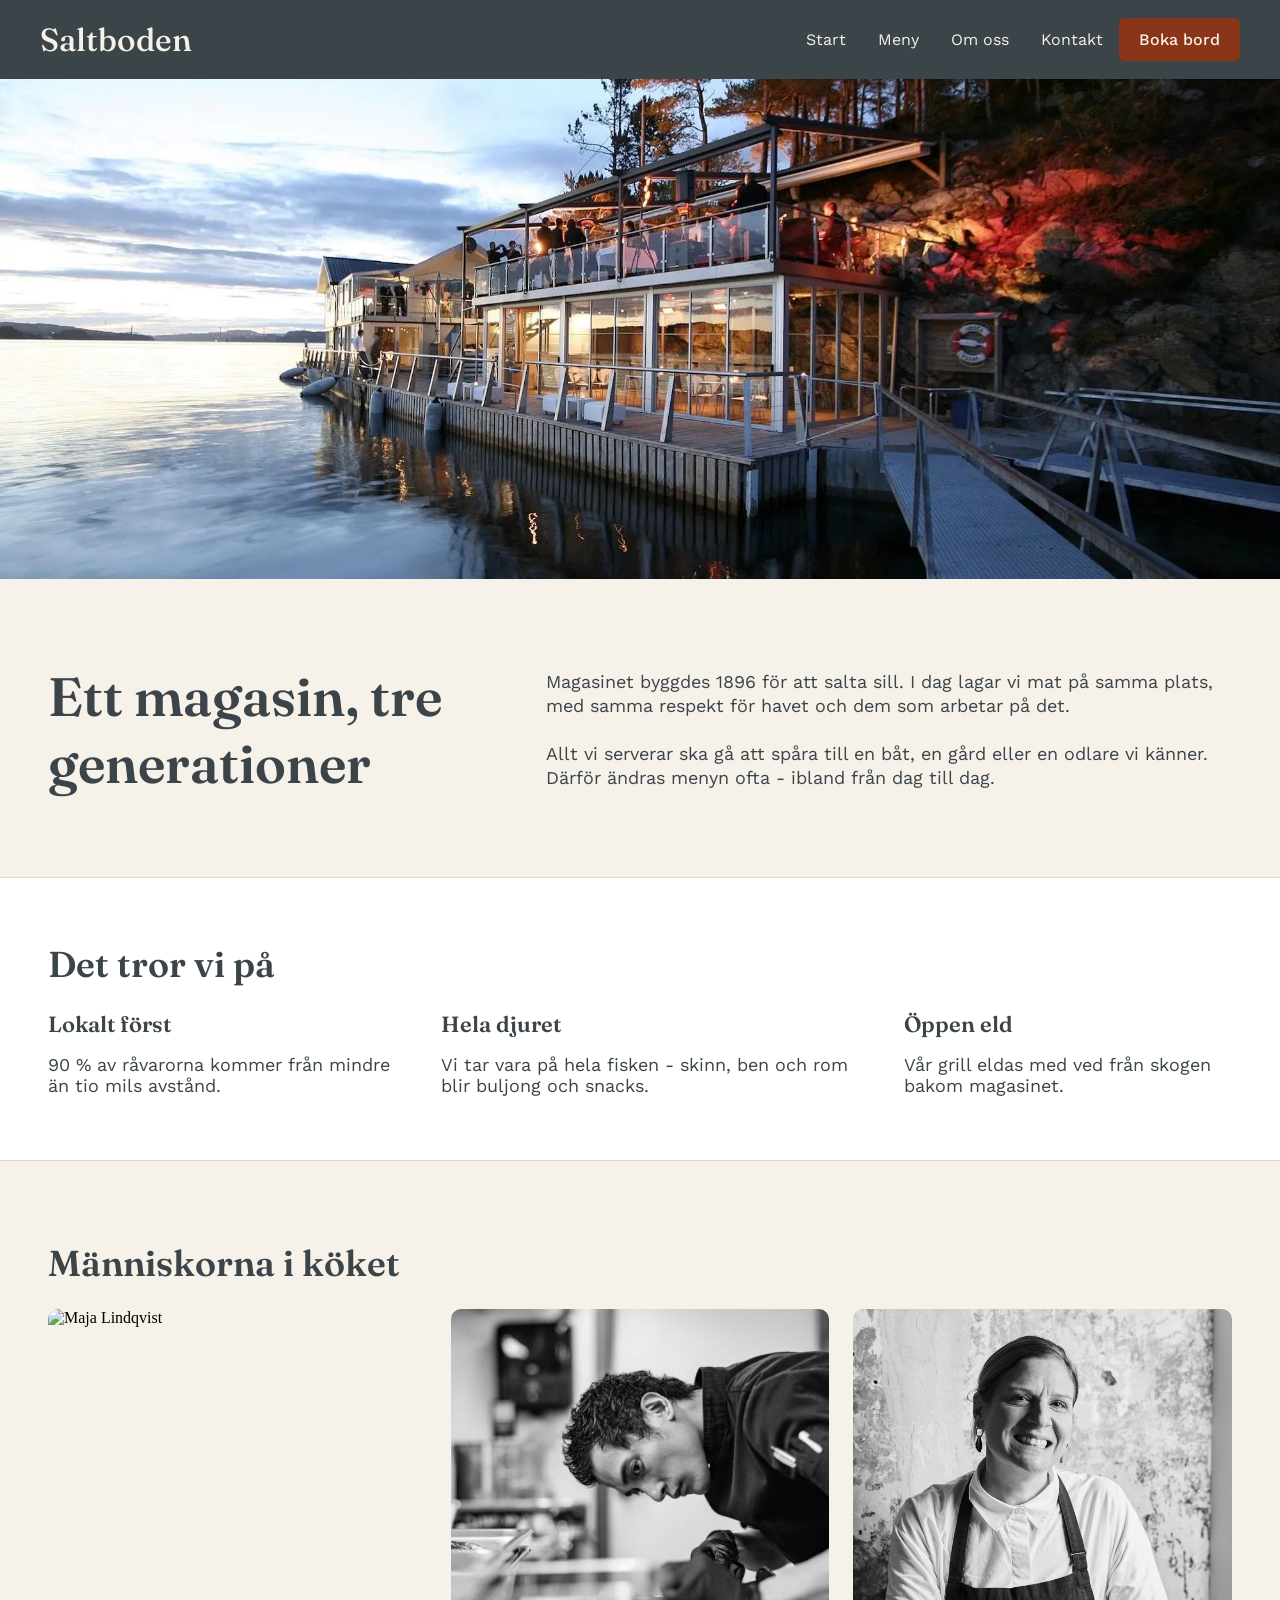
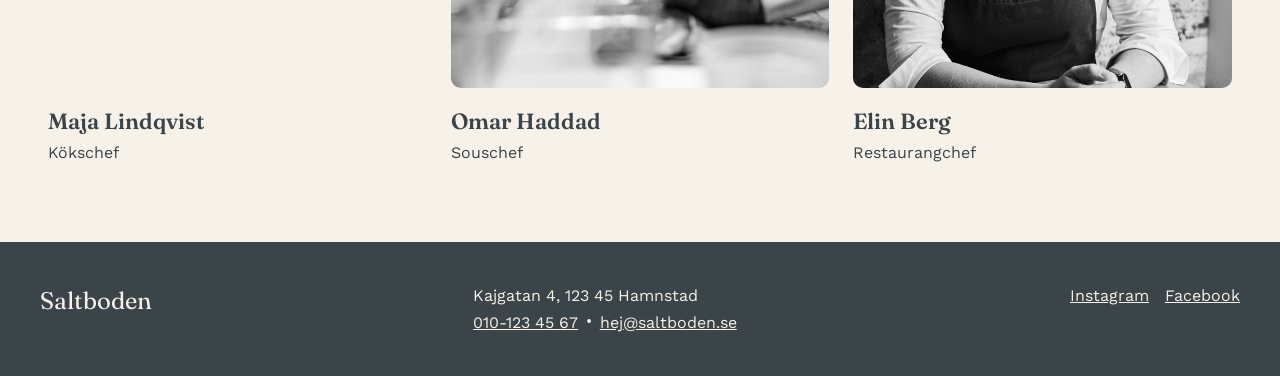
==== about.html @ 98d19f40 "add semantic html" ====
<!DOCTYPE html>
<html lang="sv">
<head>
    <meta charset="UTF-8">
    <meta name="viewport" content="width=device-width, initial-scale=1.0">
    <title>Saltboden ︱ Om oss</title>
    <link rel="preconnect" href="https://fonts.googleapis.com">
    <link rel="preconnect" href="https://fonts.gstatic.com" crossorigin>
    <link
        href="https://fonts.googleapis.com/css2?family=Fraunces:ital,opsz,wght@0,9..144,100..900;1,9..144,100..900&family=Work+Sans:ital,wght@0,100..900;1,100..900&display=swap"
        rel="stylesheet">
    <link rel="stylesheet" href="main.css">
    <link rel="stylesheet" href="about.css">
</head>
<body>

    <header class="header">
        <p class="header__logo">Saltboden</p>
        <button class="header__button">
            <img src="/images/menu-icon.svg" alt="">
            Meny
        </button>
        <nav class="nav">
            <ul class="nav__links">
                <li><a href="index.html" class="nav__link">Start</a></li>
                <li><a href="menu.html" class="nav__link">Meny</a></li>
                <li><a href="about.html" class="nav__link" aria-current="page">Om oss</a></li>
                <li><a href="contact.html" class="nav__link">Kontakt</a></li>
                <li><a href="booking.html" class="nav__link nav__link--booking">Boka bord</a></li>
            </ul>
        </nav>
    </header>

<main>

    <section class="about">
        <img src="/images/saltboden.jpg" alt="saltboden restaurant" class="about__image">
        <div class="about__section">
            <h1>Ett magasin, tre generationer</h1>
            <p class="mobile--text">Vi lagar mat på samma plats som när magasinet byggdes i 1896.
            Allt vi serverar ska gå att spåra. Därför ändras menyn ofta - ibland från dag till dag.</p>
            <p class="desktop--text">Magasinet byggdes 1896 för att salta sill. I dag lagar vi mat på samma plats,
            med samma respekt för havet och dem som arbetar på det.
            <br>
            <br>
            Allt vi serverar ska gå att spåra till en båt, en gård eller en odlare vi känner.
            Därför ändras menyn ofta - ibland från dag till dag.</p>
        </div>
    </section>

    <section class="info">
        <h2>Det tror vi på</h2>
        <div class="info__cards">
            <div class="info__card1">
                <h3>Lokalt först</h3>
                <p>90 % av råvarorna kommer från mindre än tio mils avstånd.</p>
            </div>
            <div class="info__card2">
                <h3>Hela djuret</h3>
                <p>Vi tar vara på hela fisken - skinn, ben och rom blir buljong och snacks.</p>
            </div>
            <div class="info__card3">
                <h3>Öppen eld</h3>
                <p>Vår grill eldas med ved från skogen bakom magasinet.</p>
            </div>
        </div>
    </section>

    <section class="staff">
        <h2>Människorna i köket</h2>
        <div class="staff__cards">
            <article class="staff__card1">
                <img src="/images/kökschef.jpg" alt="Maja Lindqvist">
                <h3>Maja Lindqvist</h3>
                <p>Kökschef</p>
            </article>
            <article class="staff__card2">
                <img src="/images/souschef.jpg" alt="Omar Haddad">
                <h3>Omar Haddad</h3>
                <p>Souschef</p>
            </article>
            <article class="staff__card3">
                <img src="/images/restaurang.jpg" alt="Elin Berg">
                <h3>Elin Berg</h3>
                <p>Restaurangchef</p>
            </article>
        </div>
    </section>
    
</main>

    <footer class="footer">
        <p class="footer__logo">Saltboden</p>
        <address>
            <p class="footer__address">Kajgatan 4, 123 45 Hamnstad</p>
            <div class="footer__info">
                <a class="footer__phone" href="tel:0101234567">010-123 45 67</a>
                <span class="footer__dot" aria-hidden="true">•</span>
                <a class="footer__mail" href="mailto:hej@saltboden.se">hej@saltboden.se</a>
            </div>
        </address>
        <div>
            <a href="#" class="footer__social">Instagram</a>
            <a href="#" class="footer__social">Facebook</a>
        </div>
    </footer>

</body>
</html>
---- main.css ----
* {
  margin: 0;
  padding: 0;
  box-sizing: border-box;
}

.header {
  display: flex;
  flex-direction: row;
  justify-content: space-between;
  align-items: center;
  padding: 1.25rem;
  background-color: #3B4448;
}
@media (min-width: 1024px) {
  .header {
    padding: 1.25rem 2.5rem;
  }
}
.header__logo {
  font-family: "Fraunces", serif;
  color: #F6F1E9;
  font-size: 2rem;
  font-weight: 500;
}
.header__button {
  display: flex;
  flex-direction: row;
  padding: 1rem 1rem;
  align-items: center;
  background-color: #3B4448;
  color: #F6F1E9;
  font-family: "Work Sans", sans-serif;
  font-size: 1.25rem;
  font-weight: 500;
  gap: 0.5rem;
  border: 2.5px solid #F6F1E9;
  border-radius: 8px;
}
@media (min-width: 1024px) {
  .header__button {
    display: none;
  }
}

.nav {
  display: none;
}
@media (min-width: 1024px) {
  .nav {
    display: block;
  }
}
.nav__links {
  display: flex;
  flex-direction: row;
  list-style: none;
  gap: 2rem;
}
.nav__link {
  text-decoration: none;
  color: #F6F1E9;
  font-family: "Work Sans", sans-serif;
}
.nav__link--booking {
  background-color: #8A3418;
  padding: 0.75rem 1.25rem;
  border-radius: 6px;
  font-weight: 500;
  margin-left: -1rem;
}

.footer {
  display: flex;
  flex-direction: column;
  background-color: #3B4448;
  color: #F6F1E9;
  padding: 2.25rem 1.25rem;
}
@media (min-width: 1024px) {
  .footer {
    display: flex;
    flex-direction: row;
    justify-content: space-between;
    padding: 2.75rem 2.5rem;
  }
}
.footer__logo {
  font-family: "Fraunces", serif;
  font-size: 1.5rem;
  margin-bottom: 1rem;
}
.footer__address {
  font-family: "Work Sans", sans-serif;
  margin-bottom: 0.5rem;
}
.footer__phone {
  font-family: "Work Sans", sans-serif;
  color: #F6F1E9;
}
.footer__social, .footer__mail {
  display: none;
}
@media (min-width: 1024px) {
  .footer__social, .footer__mail {
    display: inline-block;
    color: #F6F1E9;
    font-family: "Work Sans", sans-serif;
  }
}
.footer__social {
  margin-left: 0.75rem;
}
.footer__info {
  display: flex;
  flex-direction: row;
  gap: 0.5rem;
}
.footer__dot {
  display: none;
}
@media (min-width: 1024px) {
  .footer__dot {
    display: block;
  }
}
.footer address {
  font-style: normal;
}/*# sourceMappingURL=main.css.map */
---- about.css ----
* {
  margin: 0;
  padding: 0;
  box-sizing: border-box;
}

.about {
  background-color: #F6F1E9;
  border-bottom: 1px solid #E3D9C9;
}
.about__image {
  width: 100%;
}
@media (min-width: 1024px) {
  .about__image {
    height: 500px;
    -o-object-fit: cover;
       object-fit: cover;
  }
}
.about__section {
  display: flex;
  flex-direction: column;
  gap: 1.5rem;
  padding: 2.5rem 1.5rem;
}
@media (min-width: 1024px) {
  .about__section {
    display: flex;
    flex-direction: row;
    align-items: center;
    padding: 5rem 3rem;
  }
}
.about__section h1 {
  font-family: "Fraunces", serif;
  color: #3B4448;
  font-size: 2.625rem;
  font-weight: 600;
}
@media (min-width: 1024px) {
  .about__section h1 {
    flex: 0 0 40%;
    font-size: 3.375rem;
  }
}
.about__section p {
  font-family: "Work Sans", sans-serif;
  color: #3B4448;
  font-size: 1.125rem;
}
@media (min-width: 1024px) {
  .about__section p {
    line-height: 1.5rem;
  }
}
.about .desktop--text {
  display: none;
}
@media (min-width: 1024px) {
  .about .desktop--text {
    display: flex;
  }
}
@media (min-width: 1024px) {
  .about .mobile--text {
    display: none;
  }
}

.info {
  display: flex;
  flex-direction: column;
  background-color: #FFFFFF;
  border-bottom: 1px solid #E3D9C9;
  gap: 1.5rem;
  padding: 2.5rem 1.5rem;
}
@media (min-width: 1024px) {
  .info {
    padding: 4rem 3rem;
  }
}
.info h2 {
  font-family: "Fraunces", serif;
  color: #3B4448;
  font-size: 2.25rem;
  font-weight: 600;
}
.info__cards {
  display: flex;
  flex-direction: column;
  gap: 1.5rem;
}
@media (min-width: 1024px) {
  .info__cards {
    display: flex;
    flex-direction: row;
    gap: 2rem;
  }
}
.info__cards h3 {
  font-family: "Fraunces", serif;
  color: #3B4448;
  font-size: 1.375rem;
  font-weight: 600;
}
.info__cards p {
  font-family: "Work Sans", sans-serif;
  color: #3B4448;
  font-size: 1.125rem;
}
.info__card1, .info__card2, .info__card3 {
  display: flex;
  flex-direction: column;
  gap: 0.5rem;
}
@media (min-width: 1024px) {
  .info__card1, .info__card2, .info__card3 {
    gap: 1rem;
  }
}

.staff {
  display: flex;
  flex-direction: column;
  background-color: #F6F1E9;
  gap: 1.5rem;
  padding: 2.5rem 1.5rem;
}
@media (min-width: 1024px) {
  .staff {
    padding: 5rem 3rem;
  }
}
.staff h2 {
  font-family: "Fraunces", serif;
  color: #3B4448;
  font-size: 2.25rem;
  font-weight: 600;
}
.staff img {
  width: 100%;
  height: 250px;
  border-radius: 10px;
  -o-object-fit: cover;
     object-fit: cover;
}
@media (min-width: 1024px) {
  .staff img {
    width: 100%;
    height: auto;
    -o-object-fit: cover;
       object-fit: cover;
    aspect-ratio: 1;
  }
}
.staff__cards {
  display: flex;
  flex-direction: column;
  gap: 1.5rem;
}
@media (min-width: 1024px) {
  .staff__cards {
    display: flex;
    flex-direction: row;
  }
}
.staff__cards > article {
  flex: 1;
  min-width: 0;
}
.staff__cards h3 {
  font-family: "Fraunces", serif;
  color: #3B4448;
  font-size: 1.375rem;
  font-weight: 600;
}
@media (min-width: 1024px) {
  .staff__cards h3 {
    margin-top: 0.7rem;
  }
}
.staff__cards p {
  font-family: "Work Sans", sans-serif;
  color: #3B4448;
  font-size: 1rem;
}
.staff__card1, .staff__card2, .staff__card3 {
  display: flex;
  flex-direction: column;
  gap: 0.5rem;
}/*# sourceMappingURL=about.css.map */
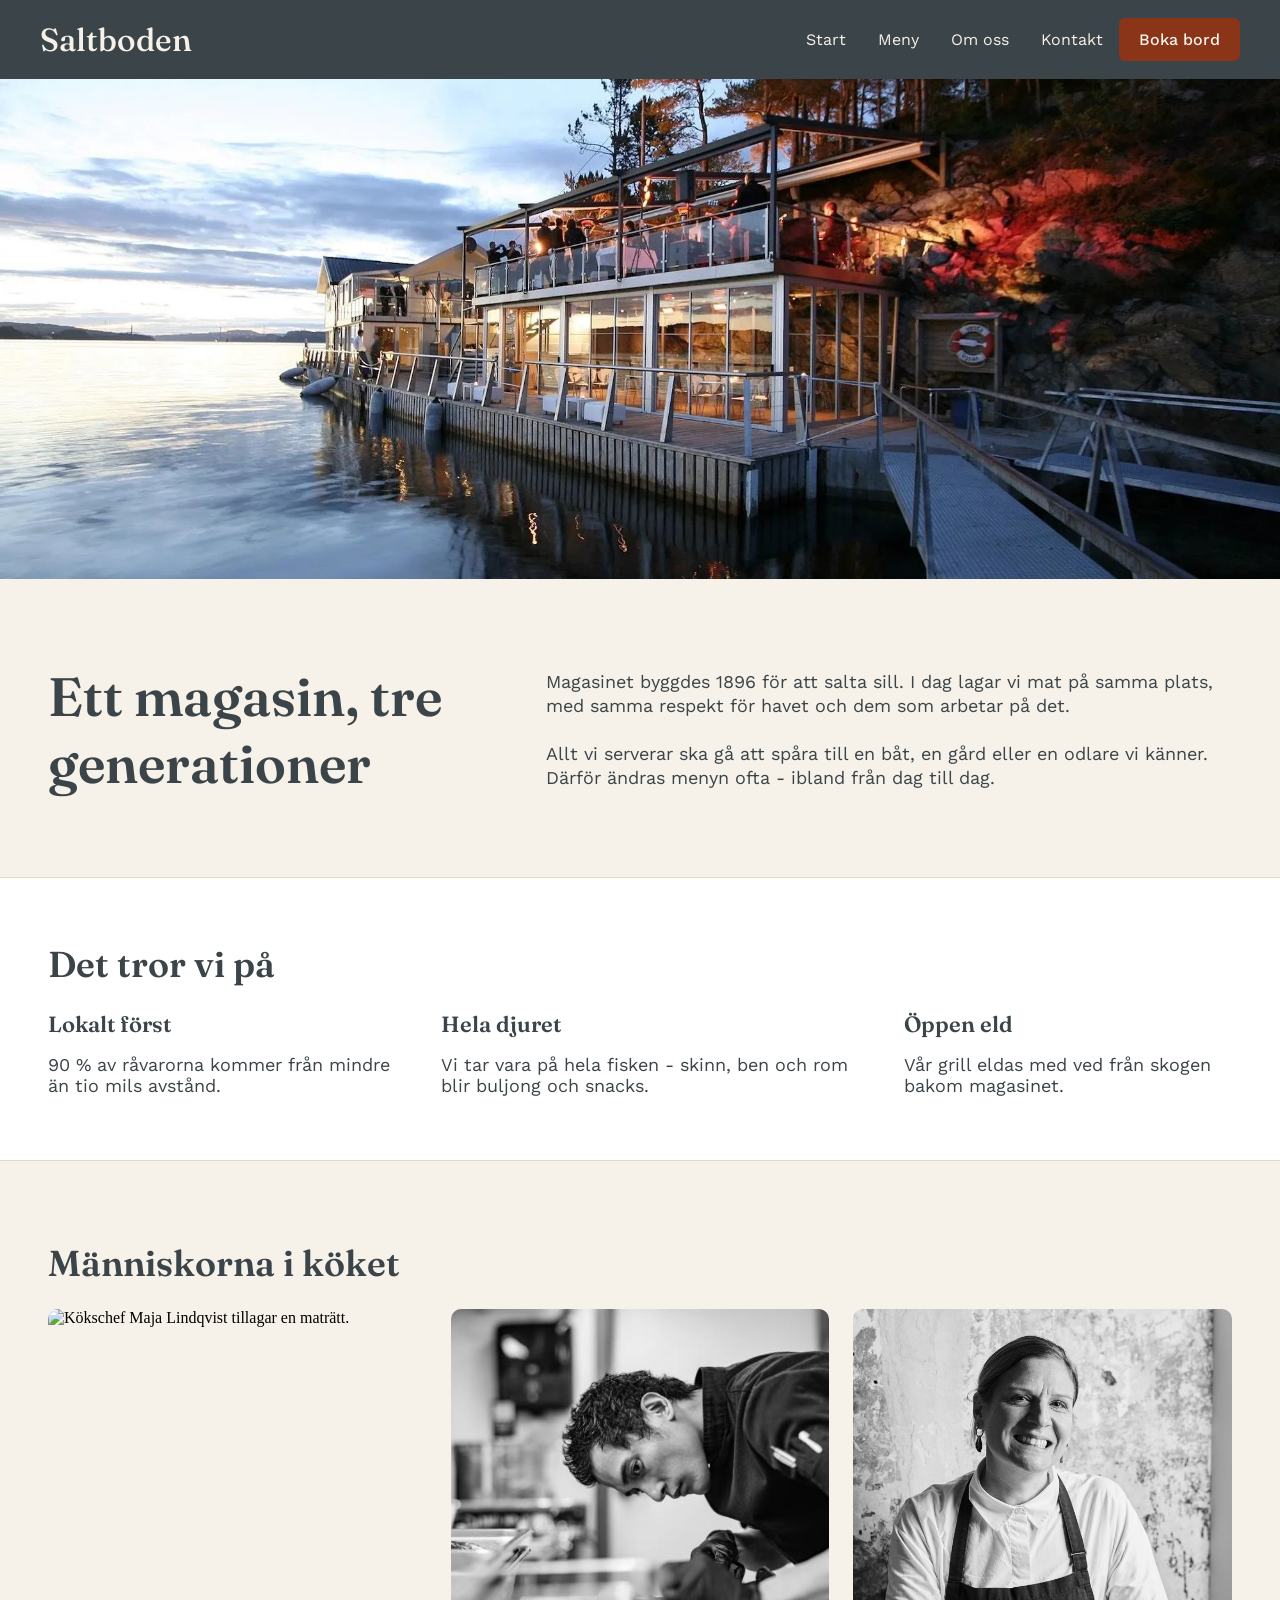
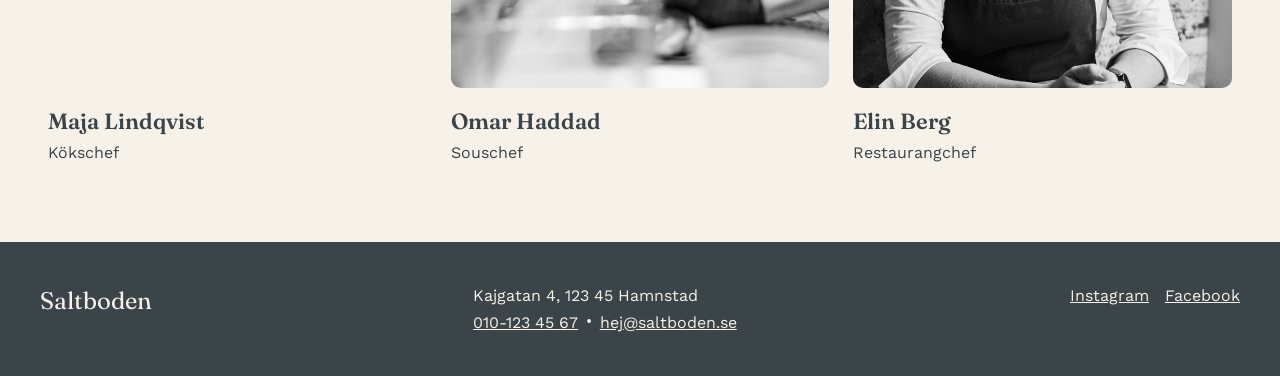
==== commit 083bdfd2: "add descriptive alt text" ====
--- a/about.html
+++ b/about.html
@@ -31,63 +31,63 @@
         </nav>
     </header>
 
-<main>
+    <main>
 
-    <section class="about">
-        <img src="/images/saltboden.jpg" alt="saltboden restaurant" class="about__image">
-        <div class="about__section">
-            <h1>Ett magasin, tre generationer</h1>
-            <p class="mobile--text">Vi lagar mat på samma plats som när magasinet byggdes i 1896.
-            Allt vi serverar ska gå att spåra. Därför ändras menyn ofta - ibland från dag till dag.</p>
-            <p class="desktop--text">Magasinet byggdes 1896 för att salta sill. I dag lagar vi mat på samma plats,
-            med samma respekt för havet och dem som arbetar på det.
-            <br>
-            <br>
-            Allt vi serverar ska gå att spåra till en båt, en gård eller en odlare vi känner.
-            Därför ändras menyn ofta - ibland från dag till dag.</p>
-        </div>
-    </section>
+        <section class="about">
+            <img src="/images/saltboden.jpg" alt="saltboden restaurant" class="about__image">
+            <div class="about__section">
+                <h1>Ett magasin, tre generationer</h1>
+                <p class="mobile--text">Vi lagar mat på samma plats som när magasinet byggdes i 1896.
+                Allt vi serverar ska gå att spåra. Därför ändras menyn ofta - ibland från dag till dag.</p>
+                <p class="desktop--text">Magasinet byggdes 1896 för att salta sill. I dag lagar vi mat på samma plats,
+                med samma respekt för havet och dem som arbetar på det.
+                <br>
+                <br>
+                Allt vi serverar ska gå att spåra till en båt, en gård eller en odlare vi känner.
+                Därför ändras menyn ofta - ibland från dag till dag.</p>
+            </div>
+        </section>
 
-    <section class="info">
-        <h2>Det tror vi på</h2>
-        <div class="info__cards">
-            <div class="info__card1">
-                <h3>Lokalt först</h3>
-                <p>90 % av råvarorna kommer från mindre än tio mils avstånd.</p>
+        <section class="info">
+            <h2>Det tror vi på</h2>
+            <div class="info__cards">
+                <div class="info__card1">
+                    <h3>Lokalt först</h3>
+                    <p>90 % av råvarorna kommer från mindre än tio mils avstånd.</p>
+                </div>
+                <div class="info__card2">
+                    <h3>Hela djuret</h3>
+                    <p>Vi tar vara på hela fisken - skinn, ben och rom blir buljong och snacks.</p>
+                </div>
+                <div class="info__card3">
+                    <h3>Öppen eld</h3>
+                    <p>Vår grill eldas med ved från skogen bakom magasinet.</p>
+                </div>
             </div>
-            <div class="info__card2">
-                <h3>Hela djuret</h3>
-                <p>Vi tar vara på hela fisken - skinn, ben och rom blir buljong och snacks.</p>
+        </section>
+
+        <section class="staff">
+            <h2>Människorna i köket</h2>
+            <div class="staff__cards">
+                <article class="staff__card1">
+                    <img src="/images/kökschef.jpg" alt="Kökschef Maja Lindqvist tillagar en maträtt.">
+                    <h3>Maja Lindqvist</h3>
+                    <p>Kökschef</p>
+                </article>
+                <article class="staff__card2">
+                    <img src="/images/souschef.jpg" alt="<Souschef Omar Haddad förbereder ingredienser i köket.">
+                    <h3>Omar Haddad</h3>
+                    <p>Souschef</p>
+                </article>
+                <article class="staff__card3">
+                    <img src="/images/restaurang.jpg" alt="Restaurangchef Elin Berg ler mot kameran.">
+                    <h3>Elin Berg</h3>
+                    <p>Restaurangchef</p>
+                </article>
             </div>
-            <div class="info__card3">
-                <h3>Öppen eld</h3>
-                <p>Vår grill eldas med ved från skogen bakom magasinet.</p>
-            </div>
-        </div>
-    </section>
-
-    <section class="staff">
-        <h2>Människorna i köket</h2>
-        <div class="staff__cards">
-            <article class="staff__card1">
-                <img src="/images/kökschef.jpg" alt="Maja Lindqvist">
-                <h3>Maja Lindqvist</h3>
-                <p>Kökschef</p>
-            </article>
-            <article class="staff__card2">
-                <img src="/images/souschef.jpg" alt="Omar Haddad">
-                <h3>Omar Haddad</h3>
-                <p>Souschef</p>
-            </article>
-            <article class="staff__card3">
-                <img src="/images/restaurang.jpg" alt="Elin Berg">
-                <h3>Elin Berg</h3>
-                <p>Restaurangchef</p>
-            </article>
-        </div>
-    </section>
-    
-</main>
+        </section>
+        
+    </main>
 
     <footer class="footer">
         <p class="footer__logo">Saltboden</p>
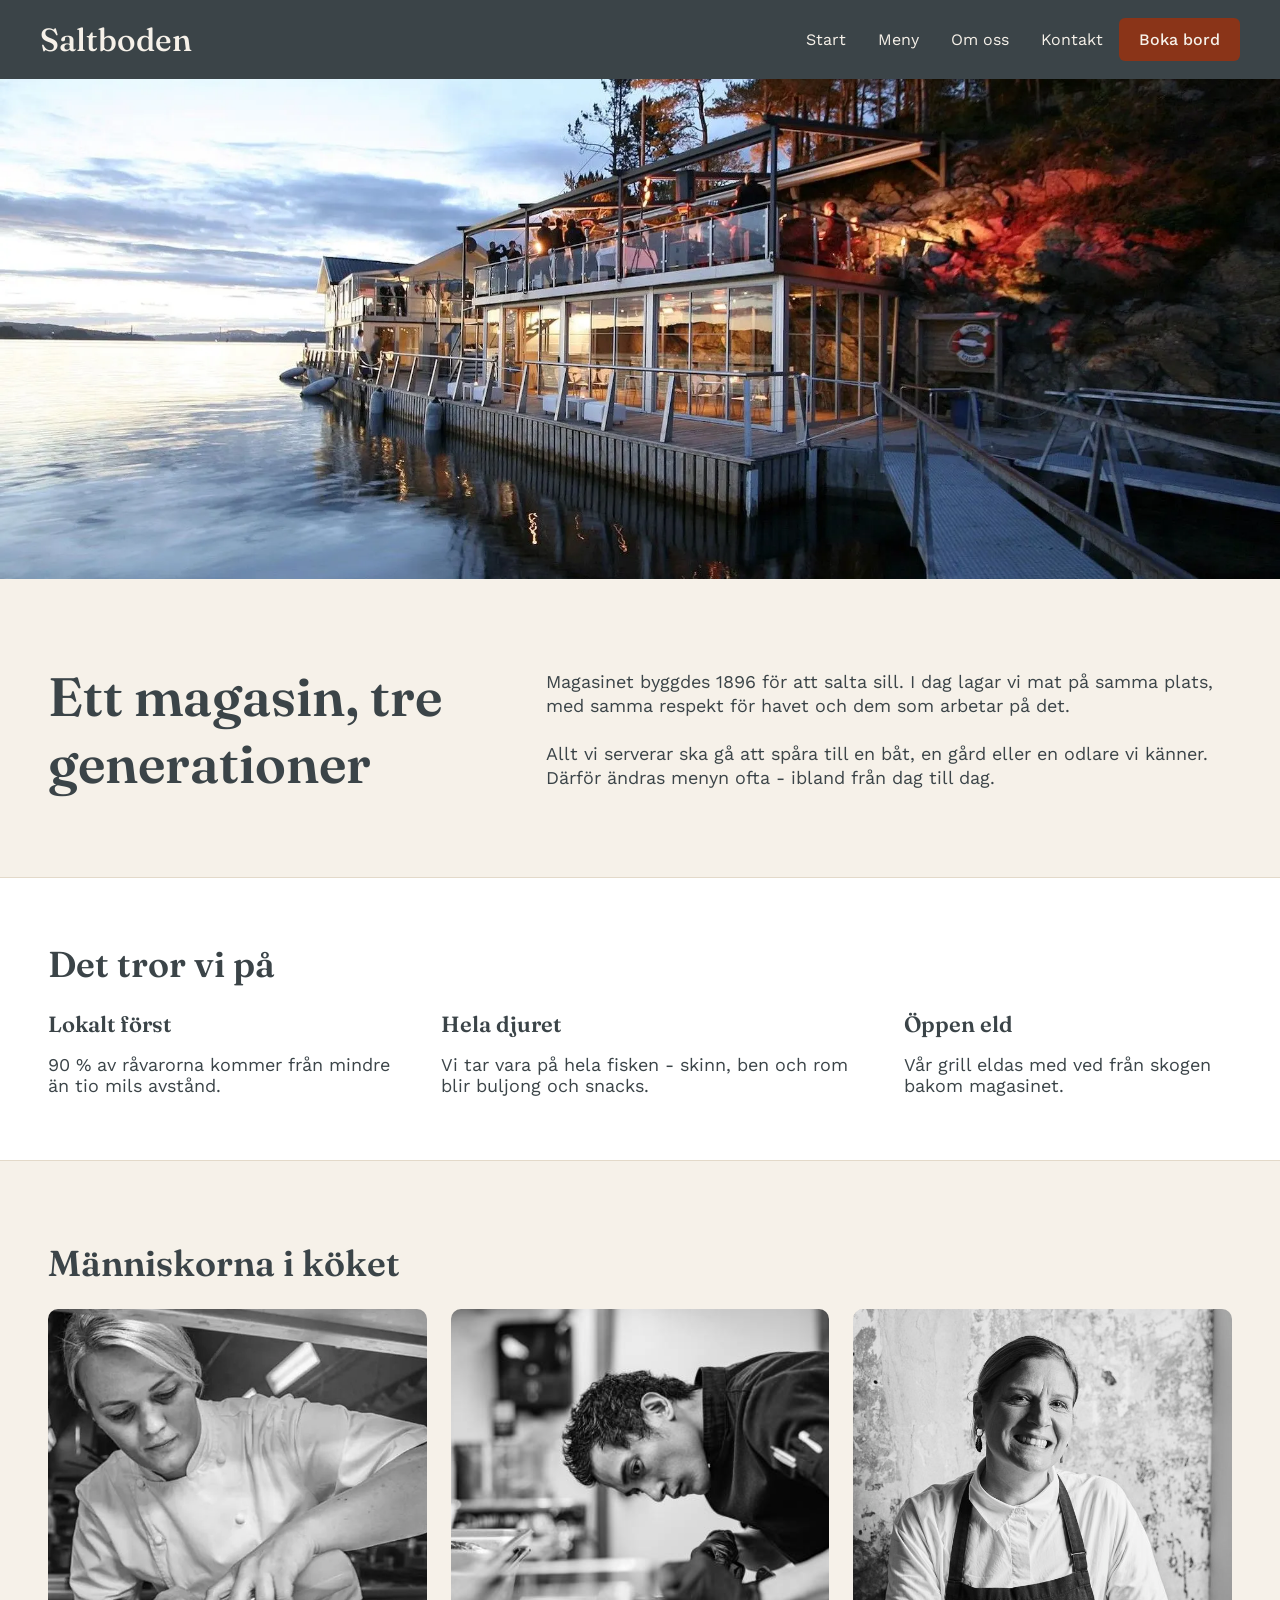
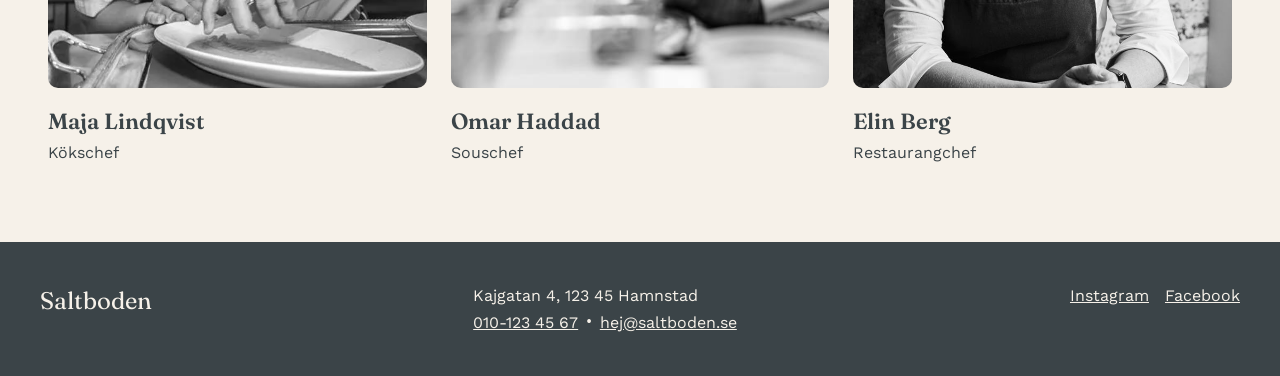
==== commit 2155330e: "change picture name" ====
--- a/about.html
+++ b/about.html
@@ -70,7 +70,7 @@
             <h2>Människorna i köket</h2>
             <div class="staff__cards">
                 <article class="staff__card1">
-                    <img src="/images/kökschef.jpg" alt="Kökschef Maja Lindqvist tillagar en maträtt.">
+                    <img src="/images/kokschef.jpg" alt="Kökschef Maja Lindqvist tillagar en maträtt.">
                     <h3>Maja Lindqvist</h3>
                     <p>Kökschef</p>
                 </article>
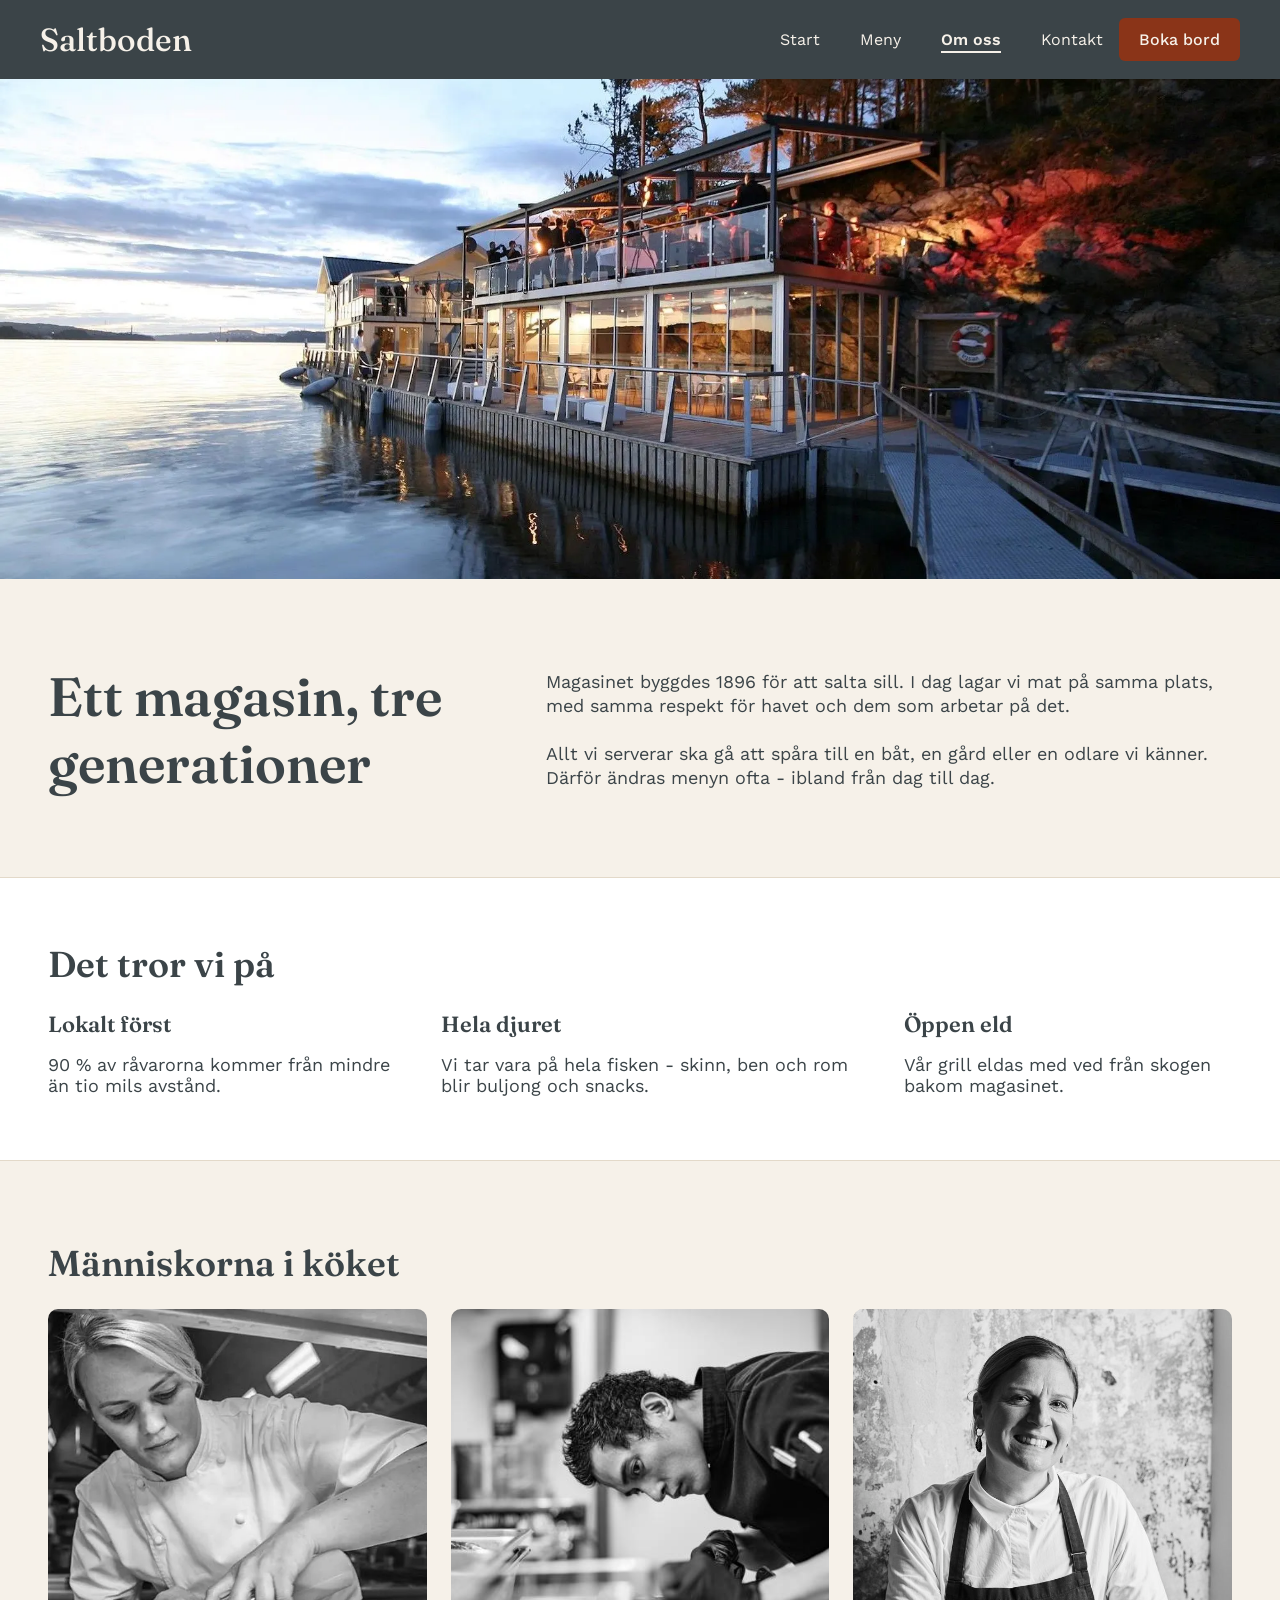
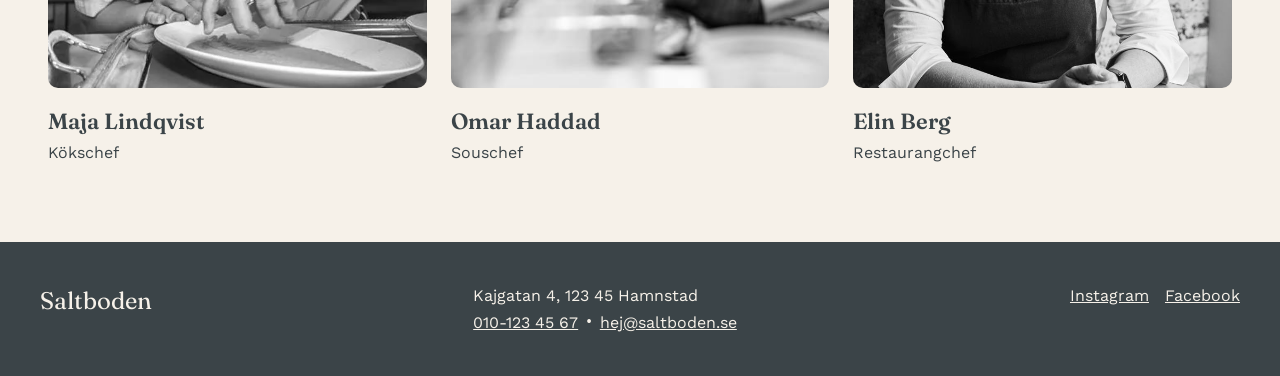
==== commit 15b3fd61: "fix path images" ====
--- a/about.html
+++ b/about.html
@@ -17,7 +17,7 @@
     <header class="header">
         <p class="header__logo">Saltboden</p>
         <button class="header__button">
-            <img src="/images/menu-icon.svg" alt="">
+            <img src="images/menu-icon.svg" alt="">
             Meny
         </button>
         <nav class="nav">
@@ -34,7 +34,7 @@
     <main>
 
         <section class="about">
-            <img src="/images/saltboden.jpg" alt="saltboden restaurant" class="about__image">
+            <img src="images/saltboden.jpg" alt="saltboden restaurant" class="about__image">
             <div class="about__section">
                 <h1>Ett magasin, tre generationer</h1>
                 <p class="mobile--text">Vi lagar mat på samma plats som när magasinet byggdes i 1896.
@@ -70,17 +70,17 @@
             <h2>Människorna i köket</h2>
             <div class="staff__cards">
                 <article class="staff__card1">
-                    <img src="/images/kokschef.jpg" alt="Kökschef Maja Lindqvist tillagar en maträtt.">
+                    <img src="images/kokschef.jpg" alt="Kökschef Maja Lindqvist tillagar en maträtt.">
                     <h3>Maja Lindqvist</h3>
                     <p>Kökschef</p>
                 </article>
                 <article class="staff__card2">
-                    <img src="/images/souschef.jpg" alt="<Souschef Omar Haddad förbereder ingredienser i köket.">
+                    <img src="images/souschef.jpg" alt="Souschef Omar Haddad förbereder ingredienser i köket.">
                     <h3>Omar Haddad</h3>
                     <p>Souschef</p>
                 </article>
                 <article class="staff__card3">
-                    <img src="/images/restaurang.jpg" alt="Restaurangchef Elin Berg ler mot kameran.">
+                    <img src="images/restaurang.jpg" alt="Restaurangchef Elin Berg ler mot kameran.">
                     <h3>Elin Berg</h3>
                     <p>Restaurangchef</p>
                 </article>
--- a/main.css
+++ b/main.css
@@ -55,12 +55,19 @@
   display: flex;
   flex-direction: row;
   list-style: none;
-  gap: 2rem;
+  gap: 1.5rem;
 }
 .nav__link {
   text-decoration: none;
   color: #F6F1E9;
   font-family: "Work Sans", sans-serif;
+  padding: 0.25rem 0.5rem;
+}
+.nav__link[aria-current=page] {
+  font-weight: 600;
+  text-decoration: underline;
+  text-underline-offset: 6px;
+  text-decoration-thickness: 2px;
 }
 .nav__link--booking {
   background-color: #8A3418;
@@ -68,6 +75,10 @@
   border-radius: 6px;
   font-weight: 500;
   margin-left: -1rem;
+}
+.nav__link:focus-visible {
+  outline: 3px solid #FFFFFF;
+  outline-offset: 3px;
 }
 
 .footer {
@@ -111,10 +122,18 @@
 .footer__social {
   margin-left: 0.75rem;
 }
+.footer__social:focus-visible {
+  outline: 3px solid #FFFFFF;
+  outline-offset: 3px;
+}
 .footer__info {
   display: flex;
   flex-direction: row;
   gap: 0.5rem;
+}
+.footer__info a:focus-visible {
+  outline: 3px solid #FFFFFF;
+  outline-offset: 3px;
 }
 .footer__dot {
   display: none;
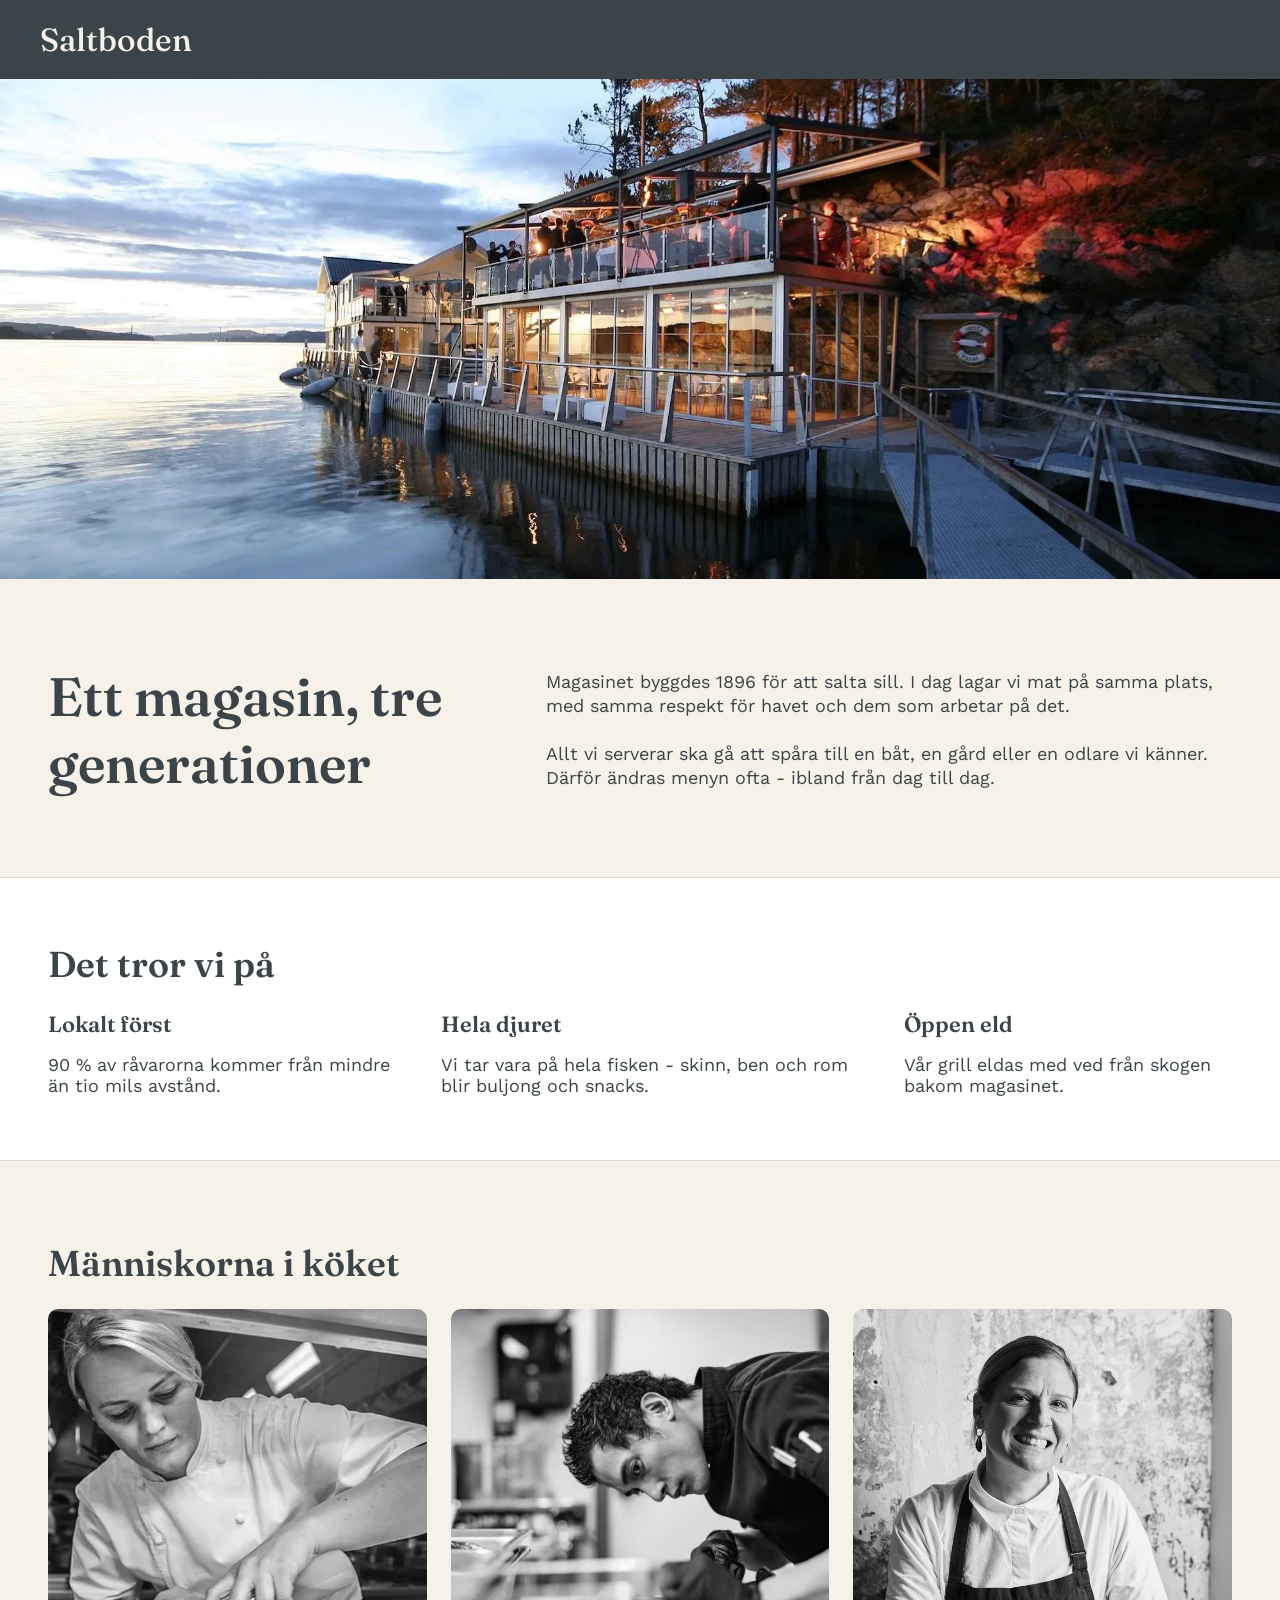
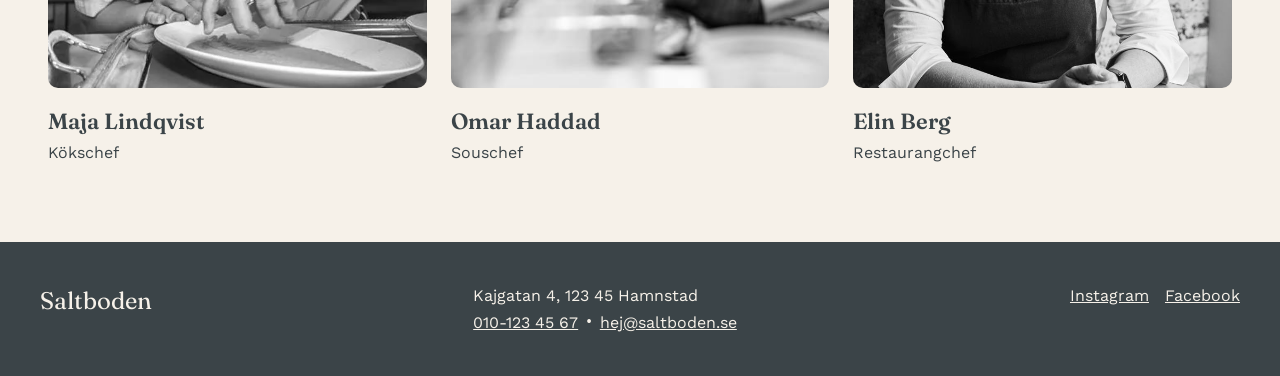
==== commit bc1137c9: "add hamburger nav to all pages" ====
--- a/about.html
+++ b/about.html
@@ -15,20 +15,26 @@
 <body>
 
     <header class="header">
-        <p class="header__logo">Saltboden</p>
-        <button class="header__button">
-            <img src="images/menu-icon.svg" alt="">
-            Meny
-        </button>
-        <nav class="nav">
-            <ul class="nav__links">
-                <li><a href="index.html" class="nav__link">Start</a></li>
-                <li><a href="menu.html" class="nav__link">Meny</a></li>
-                <li><a href="about.html" class="nav__link" aria-current="page">Om oss</a></li>
-                <li><a href="contact.html" class="nav__link">Kontakt</a></li>
-                <li><a href="booking.html" class="nav__link nav__link--booking">Boka bord</a></li>
-            </ul>
-        </nav>
+        <a href="index.html" class="header__logo">Saltboden</a>
+
+        <details class="menu-nav">
+            <summary>
+                <img src="images/menu-icon.svg" alt="" class="menu-nav__open">
+                <img src="images/menu-close.svg" alt="" class="menu-nav__close">
+                Meny
+            </summary>
+
+            <nav class="nav" aria-label="Huvudmeny">
+                <ul class="nav__links">
+                    <li><a href="index.html" class="nav__link">Start</a></li>
+                    <li><a href="menu.html" class="nav__link">Meny</a></li>
+                    <li><a href="about.html" class="nav__link" aria-current="page">Om oss</a></li>
+                    <li><a href="contact.html" class="nav__link">Kontakt</a></li>
+                    <li><a href="booking.html" class="nav__link nav__link--booking">Boka bord</a>
+                    </li>
+                </ul>
+            </nav>
+        </details>
     </header>
 
     <main>
--- a/main.css
+++ b/main.css
@@ -5,6 +5,7 @@
 }
 
 .header {
+  position: relative;
   display: flex;
   flex-direction: row;
   justify-content: space-between;
@@ -22,11 +23,26 @@
   color: #F6F1E9;
   font-size: 2rem;
   font-weight: 500;
-}
-.header__button {
+  text-decoration: none;
+}
+.header__logo:focus-visible {
+  outline: 3px solid #FFFFFF;
+  outline-offset: 3px;
+}
+
+.menu-nav__close {
+  display: none;
+}
+.menu-nav[open] .menu-nav__open {
+  display: none;
+}
+.menu-nav[open] .menu-nav__close {
+  display: block;
+}
+.menu-nav summary {
   display: flex;
   flex-direction: row;
-  padding: 1rem 1rem;
+  padding: 1rem;
   align-items: center;
   background-color: #3B4448;
   color: #F6F1E9;
@@ -36,32 +52,66 @@
   gap: 0.5rem;
   border: 2.5px solid #F6F1E9;
   border-radius: 8px;
-}
-@media (min-width: 1024px) {
-  .header__button {
+  cursor: pointer;
+  list-style: none;
+}
+.menu-nav summary::-webkit-details-marker {
+  display: none;
+}
+.menu-nav summary:focus-visible {
+  outline: 3px solid #FFFFFF;
+  outline-offset: 3px;
+}
+@media (min-width: 1024px) {
+  .menu-nav summary {
     display: none;
   }
 }
+@media (min-width: 1024px) {
+  .menu-nav::details-content {
+    content-visibility: visible;
+  }
+}
 
 .nav {
-  display: none;
+  position: absolute;
+  z-index: 10;
+  top: 100%;
+  left: 0;
+  right: 0;
+  padding: 1.5rem 1.75rem;
+  background: #3B4448;
+  border-top: 1px solid #6B7478;
 }
 @media (min-width: 1024px) {
   .nav {
-    display: block;
+    position: static;
+    padding: 0;
+    background: none;
+    border: none;
   }
 }
 .nav__links {
   display: flex;
-  flex-direction: row;
+  flex-direction: column;
   list-style: none;
-  gap: 1.5rem;
+  gap: 0.75rem;
+}
+@media (min-width: 1024px) {
+  .nav__links {
+    display: flex;
+    flex-direction: row;
+    align-items: center;
+    gap: 1.25rem;
+  }
 }
 .nav__link {
+  display: block;
   text-decoration: none;
   color: #F6F1E9;
   font-family: "Work Sans", sans-serif;
-  padding: 0.25rem 0.5rem;
+  padding: 0.75rem 0.5rem;
+  font-size: 1.15rem;
 }
 .nav__link[aria-current=page] {
   font-weight: 600;
@@ -69,16 +119,24 @@
   text-underline-offset: 6px;
   text-decoration-thickness: 2px;
 }
-.nav__link--booking {
-  background-color: #8A3418;
-  padding: 0.75rem 1.25rem;
-  border-radius: 6px;
-  font-weight: 500;
-  margin-left: -1rem;
-}
 .nav__link:focus-visible {
   outline: 3px solid #FFFFFF;
   outline-offset: 3px;
+}
+@media (min-width: 1024px) {
+  .nav__link {
+    font-size: 1rem;
+    padding: 0.25rem 0.5rem;
+  }
+}
+@media (min-width: 1024px) {
+  .nav__link--booking {
+    background-color: #8A3418;
+    padding: 0.75rem 1.25rem;
+    border-radius: 6px;
+    font-weight: 500;
+    margin-left: -0.25rem;
+  }
 }
 
 .footer {
